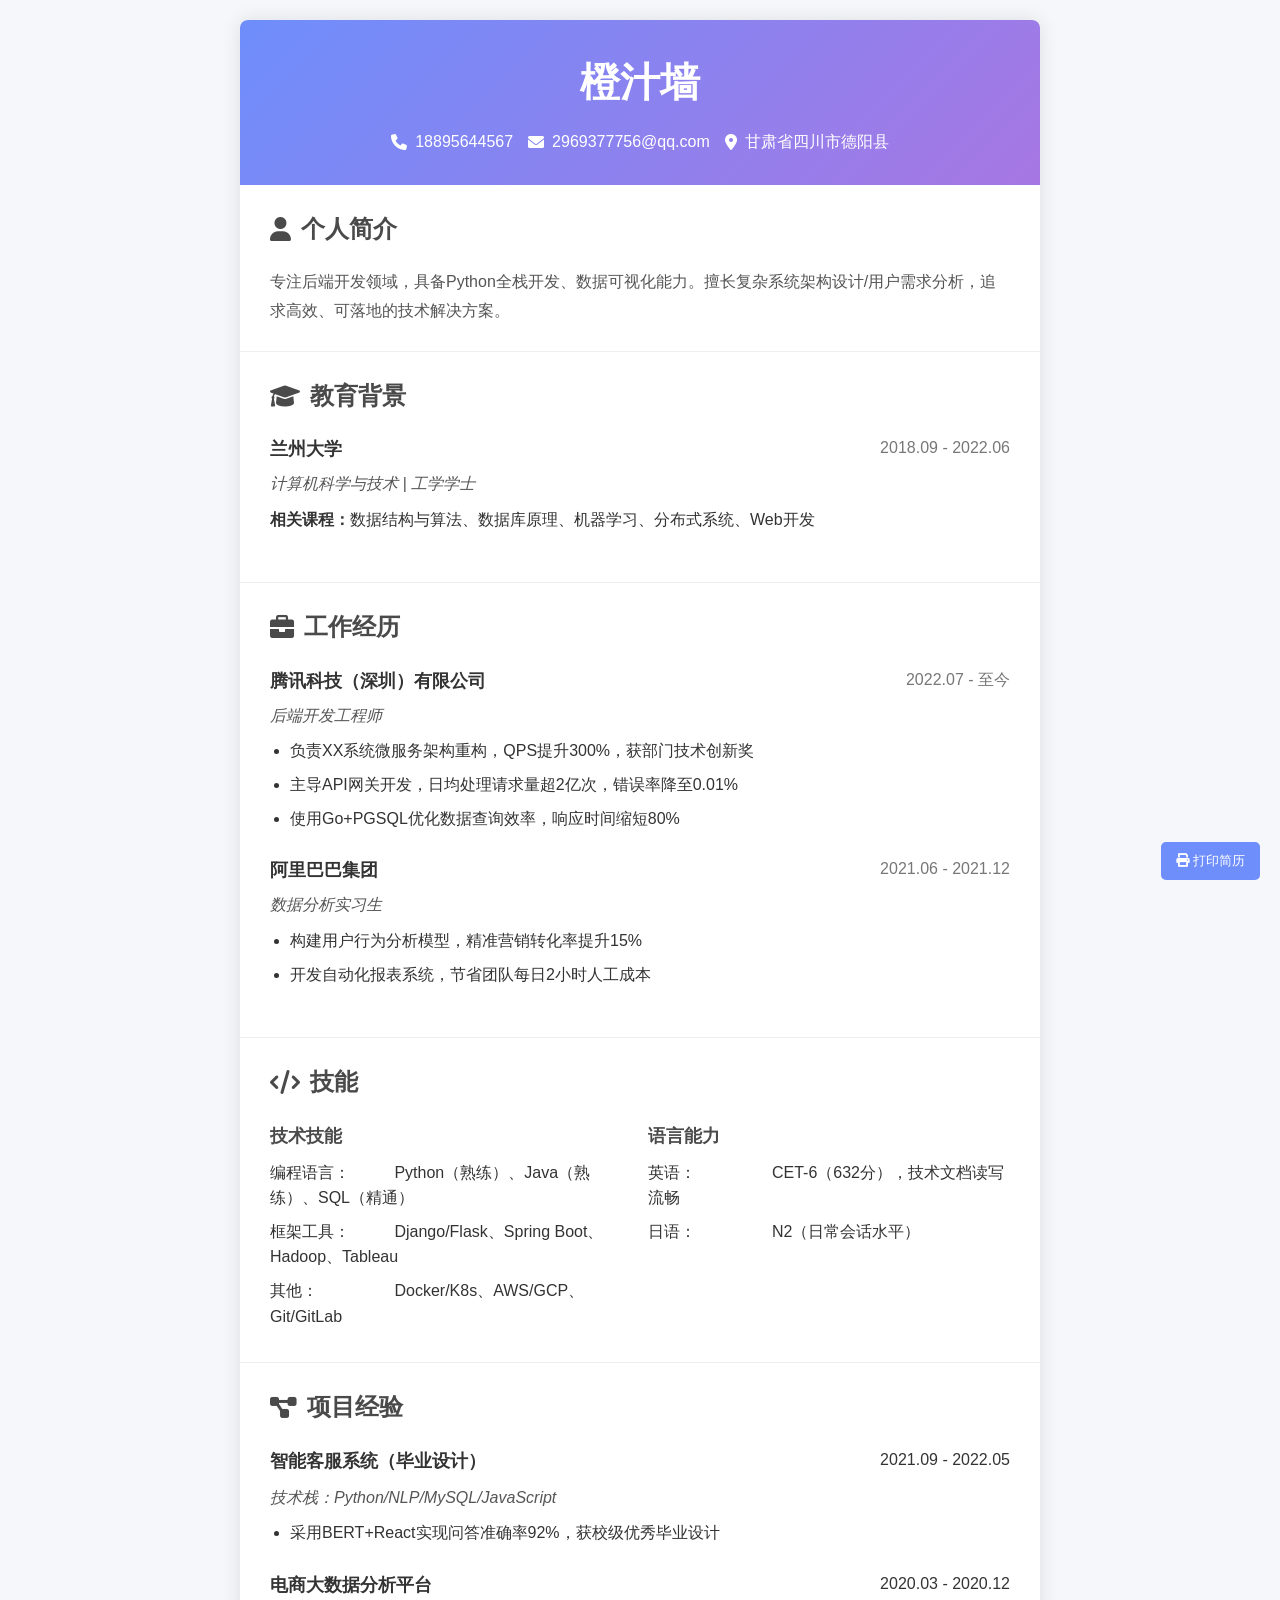
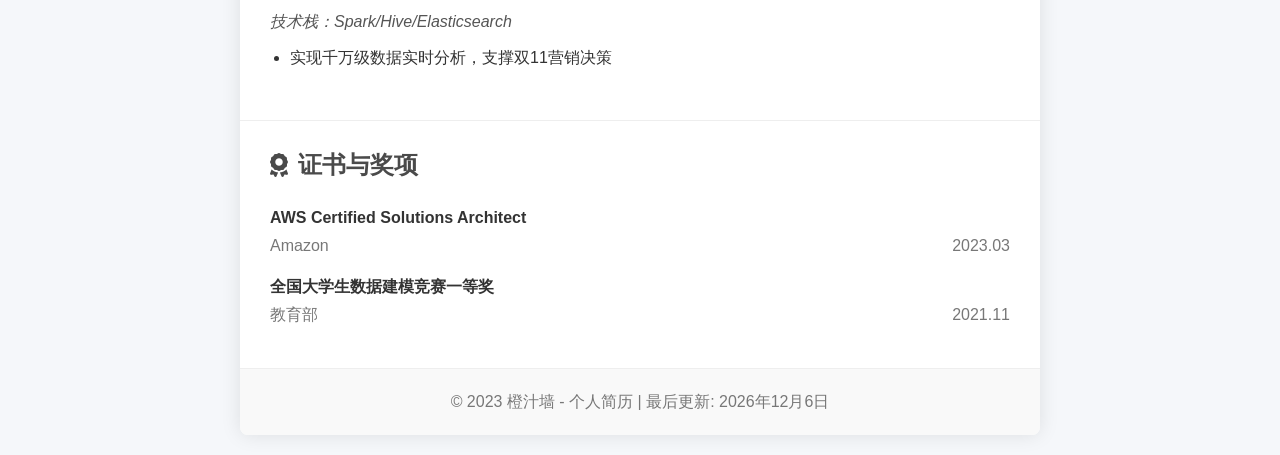
==== 周倡宇/index.html @ 2d7054e1 "周倡宇网页作品" ====
<!DOCTYPE html>
<html lang="zh-CN">
<head>
    <meta charset="UTF-8">
    <meta name="viewport" content="width=device-width, initial-scale=1.0">
    <title>橙汁墙 - 个人简历</title>
    <style>
        /* CSS Reset and Base Styles */
        * {
            margin: 0;
            padding: 0;
            box-sizing: border-box;
            font-family: 'Helvetica Neue', Arial, sans-serif;
        }
        
        body {
            background-color: #f5f7fa;
            color: #333;
            line-height: 1.6;
            padding: 20px;
        }
        
        /* Layout Container */
        .resume-container {
            max-width: 800px;
            margin: 0 auto;
            background-color: white;
            box-shadow: 0 0 20px rgba(0, 0, 0, 0.1);
            border-radius: 8px;
            overflow: hidden;
        }
        
        /* Header Styles */
        .header {
            background: linear-gradient(135deg, #6e8efb, #a777e3);
            color: white;
            padding: 30px;
            text-align: center;
        }
        
        .header h1 {
            font-size: 2.5rem;
            margin-bottom: 5px;
        }
        
        .header .contact-info {
            display: flex;
            justify-content: center;
            flex-wrap: wrap;
            gap: 15px;
            margin-top: 15px;
        }
        
        .header .contact-item {
            display: flex;
            align-items: center;
        }
        
        .header .contact-item i {
            margin-right: 8px;
        }
        
        /* Section Styles */
        .section {
            padding: 25px 30px;
            border-bottom: 1px solid #eee;
        }
        
        .section:last-child {
            border-bottom: none;
        }
        
        .section-title {
            display: flex;
            align-items: center;
            margin-bottom: 20px;
            color: #4a4a4a;
        }
        
        .section-title i {
            font-size: 1.5rem;
            margin-right: 10px;
        }
        
        .section-title h2 {
            font-size: 1.5rem;
            font-weight: 600;
        }
        
        /* Profile Section */
        .profile-text {
            line-height: 1.8;
            color: #555;
        }
        
        /* Education/Experience Items */
        .timeline-item {
            margin-bottom: 25px;
        }
        
        .timeline-header {
            display: flex;
            justify-content: space-between;
            margin-bottom: 8px;
        }
        
        .timeline-header h3 {
            font-size: 1.1rem;
            font-weight: 600;
        }
        
        .timeline-header .date {
            color: #777;
            font-weight: 500;
        }
        
        .timeline-subheader {
            color: #555;
            margin-bottom: 10px;
            font-style: italic;
        }
        
        .timeline-content ul {
            padding-left: 20px;
        }
        
        .timeline-content li {
            margin-bottom: 8px;
        }
        
        /* Skills Section */
        .skills-container {
            display: flex;
            flex-wrap: wrap;
            gap: 15px;
        }
        
        .skill-category {
            flex: 1;
            min-width: 250px;
        }
        
        .skill-category h4 {
            margin-bottom: 10px;
            color: #4a4a4a;
            font-size: 1.1rem;
        }
        
        .skill-item {
            margin-bottom: 8px;
        }
        
        .skill-name {
            display: inline-block;
            width: 120px;
            font-weight: 500;
        }
        
        /* Projects Section */
        .project-item {
            margin-bottom: 25px;
        }
        
        .project-header {
            display: flex;
            justify-content: space-between;
            margin-bottom: 8px;
        }
        
        .project-header h3 {
            font-size: 1.1rem;
            font-weight: 600;
        }
        
        .project-tech {
            font-style: italic;
            color: #555;
            margin: 10px 0;
        }
        
        /* Certificates Section */
        .certificate-item {
            margin-bottom: 15px;
        }
        
        .certificate-item h4 {
            font-weight: 600;
        }
        
        .certificate-meta {
            display: flex;
            justify-content: space-between;
            color: #777;
            margin-top: 3px;
        }
        
        /* Footer Styles */
        .footer {
            text-align: center;
            padding: 20px;
            background-color: #f9f9f9;
            color: #777;
        }
        
        /* Responsive Design */
        @media (max-width: 768px) {
            .header .contact-info {
                flex-direction: column;
                align-items: center;
                gap: 8px;
            }
            
            .skills-container {
                flex-direction: column;
            }
            
            .timeline-header, .project-header {
                flex-direction: column;
            }
            
            .timeline-header .date, .certificate-meta {
                margin-top: 5px;
            }
        }
        
        /* Animation */
        @keyframes fadeIn {
            from { opacity: 0; transform: translateY(20px); }
            to { opacity: 1; transform: translateY(0); }
        }
        
        .section {
            animation: fadeIn 0.6s ease-out forwards;
        }
        
        .section:nth-child(2) { animation-delay: 0.1s; }
        .section:nth-child(3) { animation-delay: 0.2s; }
        .section:nth-child(4) { animation-delay: 0.3s; }
        .section:nth-child(5) { animation-delay: 0.4s; }
        .section:nth-child(6) { animation-delay: 0.5s; }
        .section:nth-child(7) { animation-delay: 0.6s; }
    </style>
    <!-- Font Awesome for icons -->
    <link rel="stylesheet" href="https://cdnjs.cloudflare.com/ajax/libs/font-awesome/6.0.0-beta3/css/all.min.css">
</head>
<body>
    <div class="resume-container">
        <!-- Header Section -->
        <header class="header">
            <h1>橙汁墙</h1>
            <div class="contact-info">
                <div class="contact-item">
                    <i class="fas fa-phone"></i>
                    <span>18895644567</span>
                </div>
                <div class="contact-item">
                    <i class="fas fa-envelope"></i>
                    <span>2969377756@qq.com</span>
                </div>
                <div class="contact-item">
                    <i class="fas fa-map-marker-alt"></i>
                    <span>甘肃省四川市德阳县</span>
                </div>
            </div>
        </header>
        
        <!-- Personal Profile Section -->
        <section class="section">
            <div class="section-title">
                <i class="fas fa-user"></i>
                <h2>个人简介</h2>
            </div>
            <div class="profile-text">
                专注后端开发领域，具备Python全栈开发、数据可视化能力。擅长复杂系统架构设计/用户需求分析，追求高效、可落地的技术解决方案。
            </div>
        </section>
        
        <!-- Education Section -->
        <section class="section">
            <div class="section-title">
                <i class="fas fa-graduation-cap"></i>
                <h2>教育背景</h2>
            </div>
            <div class="timeline-item">
                <div class="timeline-header">
                    <h3>兰州大学</h3>
                    <span class="date">2018.09 - 2022.06</span>
                </div>
                <div class="timeline-subheader">计算机科学与技术 | 工学学士</div>
                <div class="timeline-content">
                    <p><strong>相关课程：</strong>数据结构与算法、数据库原理、机器学习、分布式系统、Web开发</p>
                </div>
            </div>
        </section>
        
        <!-- Work Experience Section -->
        <section class="section">
            <div class="section-title">
                <i class="fas fa-briefcase"></i>
                <h2>工作经历</h2>
            </div>
            <div class="timeline-item">
                <div class="timeline-header">
                    <h3>腾讯科技（深圳）有限公司</h3>
                    <span class="date">2022.07 - 至今</span>
                </div>
                <div class="timeline-subheader">后端开发工程师</div>
                <div class="timeline-content">
                    <ul>
                        <li>负责XX系统微服务架构重构，QPS提升300%，获部门技术创新奖</li>
                        <li>主导API网关开发，日均处理请求量超2亿次，错误率降至0.01%</li>
                        <li>使用Go+PGSQL优化数据查询效率，响应时间缩短80%</li>
                    </ul>
                </div>
            </div>
            <div class="timeline-item">
                <div class="timeline-header">
                    <h3>阿里巴巴集团</h3>
                    <span class="date">2021.06 - 2021.12</span>
                </div>
                <div class="timeline-subheader">数据分析实习生</div>
                <div class="timeline-content">
                    <ul>
                        <li>构建用户行为分析模型，精准营销转化率提升15%</li>
                        <li>开发自动化报表系统，节省团队每日2小时人工成本</li>
                    </ul>
                </div>
            </div>
        </section>
        
        <!-- Skills Section -->
        <section class="section">
            <div class="section-title">
                <i class="fas fa-code"></i>
                <h2>技能</h2>
            </div>
            <div class="skills-container">
                <div class="skill-category">
                    <h4>技术技能</h4>
                    <div class="skill-item">
                        <span class="skill-name">编程语言：</span>
                        Python（熟练）、Java（熟练）、SQL（精通）
                    </div>
                    <div class="skill-item">
                        <span class="skill-name">框架工具：</span>
                        Django/Flask、Spring Boot、Hadoop、Tableau
                    </div>
                    <div class="skill-item">
                        <span class="skill-name">其他：</span>
                        Docker/K8s、AWS/GCP、Git/GitLab
                    </div>
                </div>
                <div class="skill-category">
                    <h4>语言能力</h4>
                    <div class="skill-item">
                        <span class="skill-name">英语：</span>
                        CET-6（632分），技术文档读写流畅
                    </div>
                    <div class="skill-item">
                        <span class="skill-name">日语：</span>
                        N2（日常会话水平）
                    </div>
                </div>
            </div>
        </section>
        
        <!-- Projects Section -->
        <section class="section">
            <div class="section-title">
                <i class="fas fa-project-diagram"></i>
                <h2>项目经验</h2>
            </div>
            <div class="project-item">
                <div class="project-header">
                    <h3>智能客服系统（毕业设计）</h3>
                    <span class="date">2021.09 - 2022.05</span>
                </div>
                <div class="project-tech">技术栈：Python/NLP/MySQL/JavaScript</div>
                <div class="timeline-content">
                    <ul>
                        <li>采用BERT+React实现问答准确率92%，获校级优秀毕业设计</li>
                    </ul>
                </div>
            </div>
            <div class="project-item">
                <div class="project-header">
                    <h3>电商大数据分析平台</h3>
                    <span class="date">2020.03 - 2020.12</span>
                </div>
                <div class="project-tech">技术栈：Spark/Hive/Elasticsearch</div>
                <div class="timeline-content">
                    <ul>
                        <li>实现千万级数据实时分析，支撑双11营销决策</li>
                    </ul>
                </div>
            </div>
        </section>
        
        <!-- Certificates Section -->
        <section class="section">
            <div class="section-title">
                <i class="fas fa-award"></i>
                <h2>证书与奖项</h2>
            </div>
            <div class="certificate-item">
                <h4>AWS Certified Solutions Architect</h4>
                <div class="certificate-meta">
                    <span>Amazon</span>
                    <span>2023.03</span>
                </div>
            </div>
            <div class="certificate-item">
                <h4>全国大学生数据建模竞赛一等奖</h4>
                <div class="certificate-meta">
                    <span>教育部</span>
                    <span>2021.11</span>
                </div>
            </div>
        </section>
        
        <!-- Footer Section -->
        <footer class="footer">
            <p>© 2023 橙汁墙 - 个人简历 | 最后更新: <span id="update-date"></span></p>
        </footer>
    </div>

    <script>
        // JavaScript for dynamic content
        document.addEventListener('DOMContentLoaded', function() {
            // Set current year and update date
            const currentDate = new Date();
            const formattedDate = currentDate.toLocaleDateString('zh-CN', {
                year: 'numeric',
                month: 'long',
                day: 'numeric'
            });
            document.getElementById('update-date').textContent = formattedDate;
            
            // Smooth scrolling for anchor links
            document.querySelectorAll('a[href^="#"]').forEach(anchor => {
                anchor.addEventListener('click', function(e) {
                    e.preventDefault();
                    document.querySelector(this.getAttribute('href')).scrollIntoView({
                        behavior: 'smooth'
                    });
                });
            });
            
            // Print functionality (optional)
            const printButton = document.createElement('button');
            printButton.innerHTML = '<i class="fas fa-print"></i> 打印简历';
            printButton.style.position = 'fixed';
            printButton.style.bottom = '20px';
            printButton.style.right = '20px';
            printButton.style.padding = '10px 15px';
            printButton.style.background = '#6e8efb';
            printButton.style.color = 'white';
            printButton.style.border = 'none';
            printButton.style.borderRadius = '5px';
            printButton.style.cursor = 'pointer';
            printButton.style.zIndex = '1000';
            printButton.addEventListener('click', () => window.print());
            document.body.appendChild(printButton);
        });
    </script>
</body>
</html>
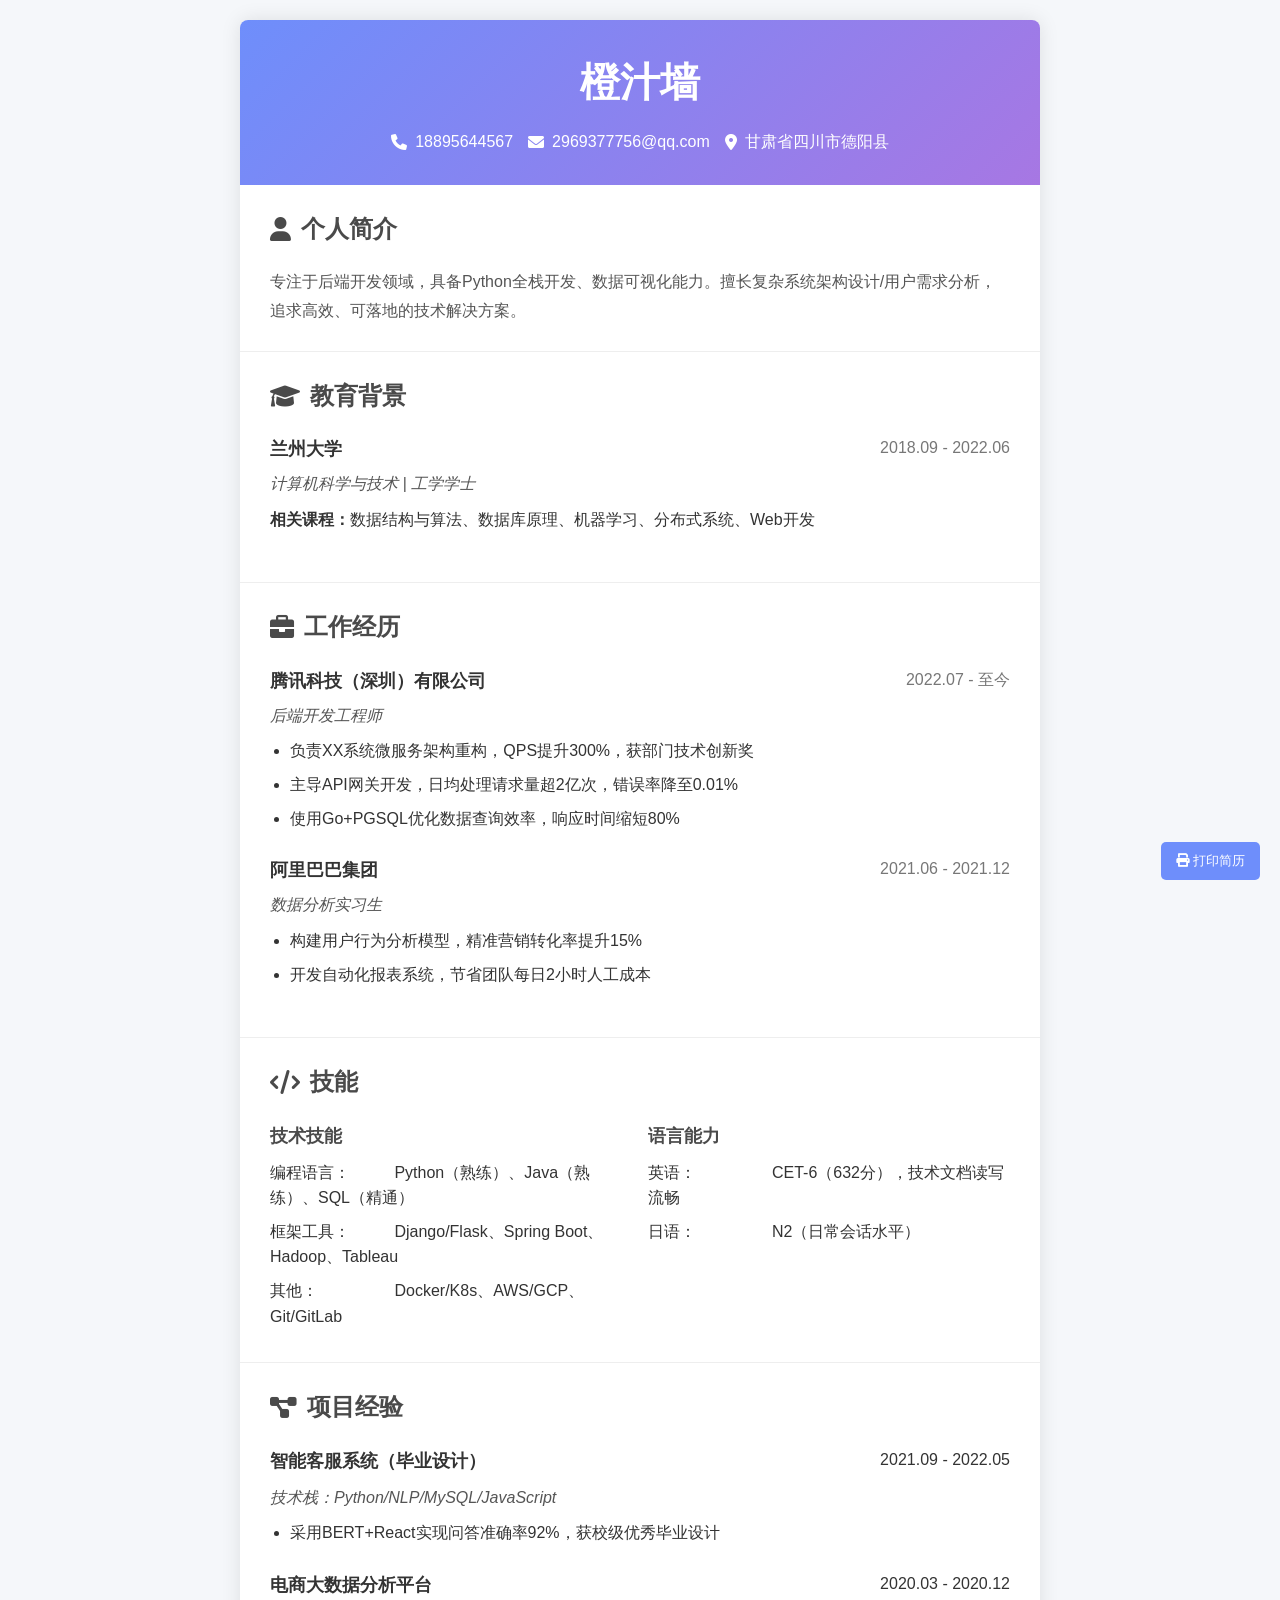
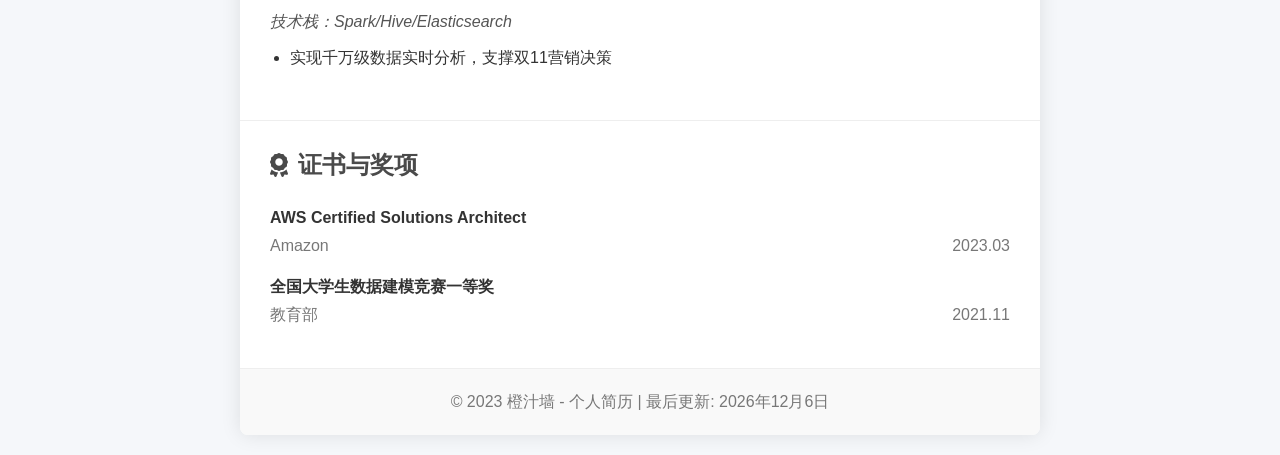
==== commit e32f0da3: "4.29周倡宇" ====
--- a/周倡宇/index.html
+++ b/周倡宇/index.html
@@ -271,7 +271,7 @@
                 <h2>个人简介</h2>
             </div>
             <div class="profile-text">
-                专注后端开发领域，具备Python全栈开发、数据可视化能力。擅长复杂系统架构设计/用户需求分析，追求高效、可落地的技术解决方案。
+                专注于后端开发领域，具备Python全栈开发、数据可视化能力。擅长复杂系统架构设计/用户需求分析，追求高效、可落地的技术解决方案。
             </div>
         </section>
         
